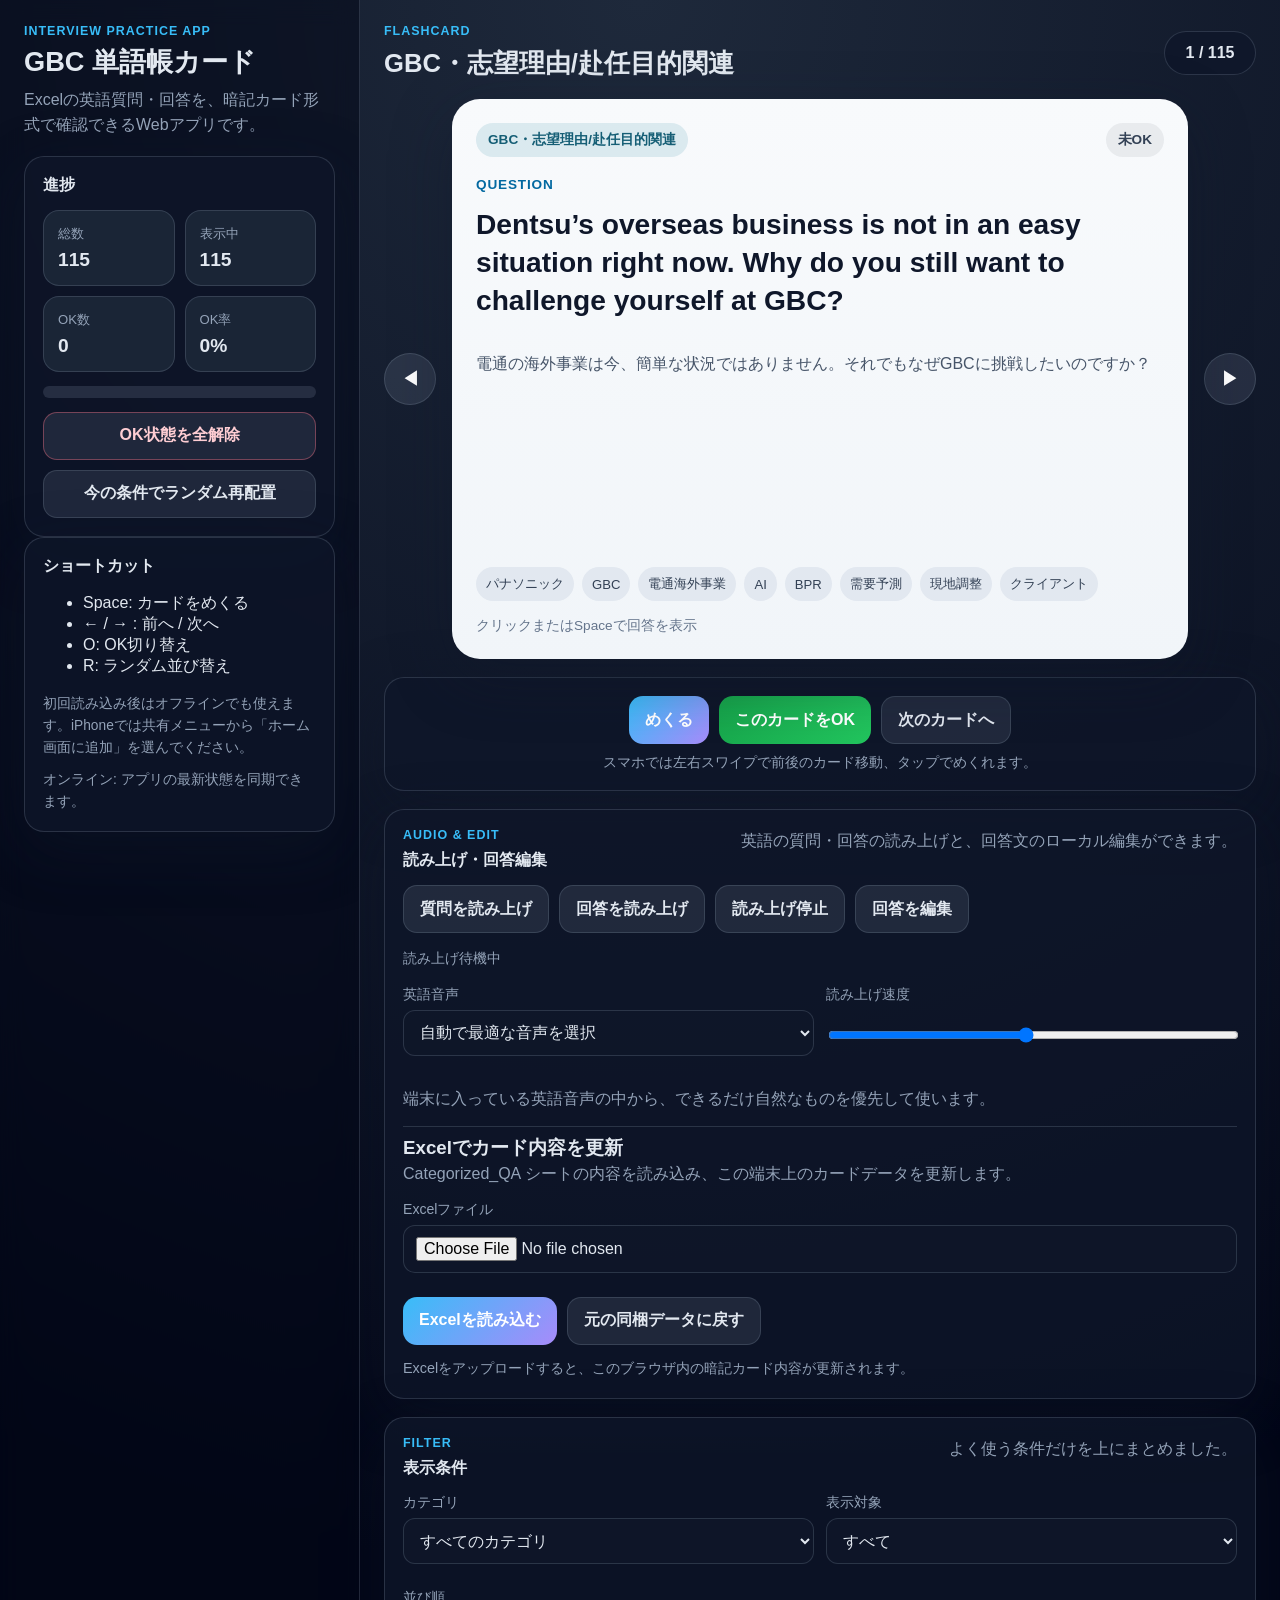
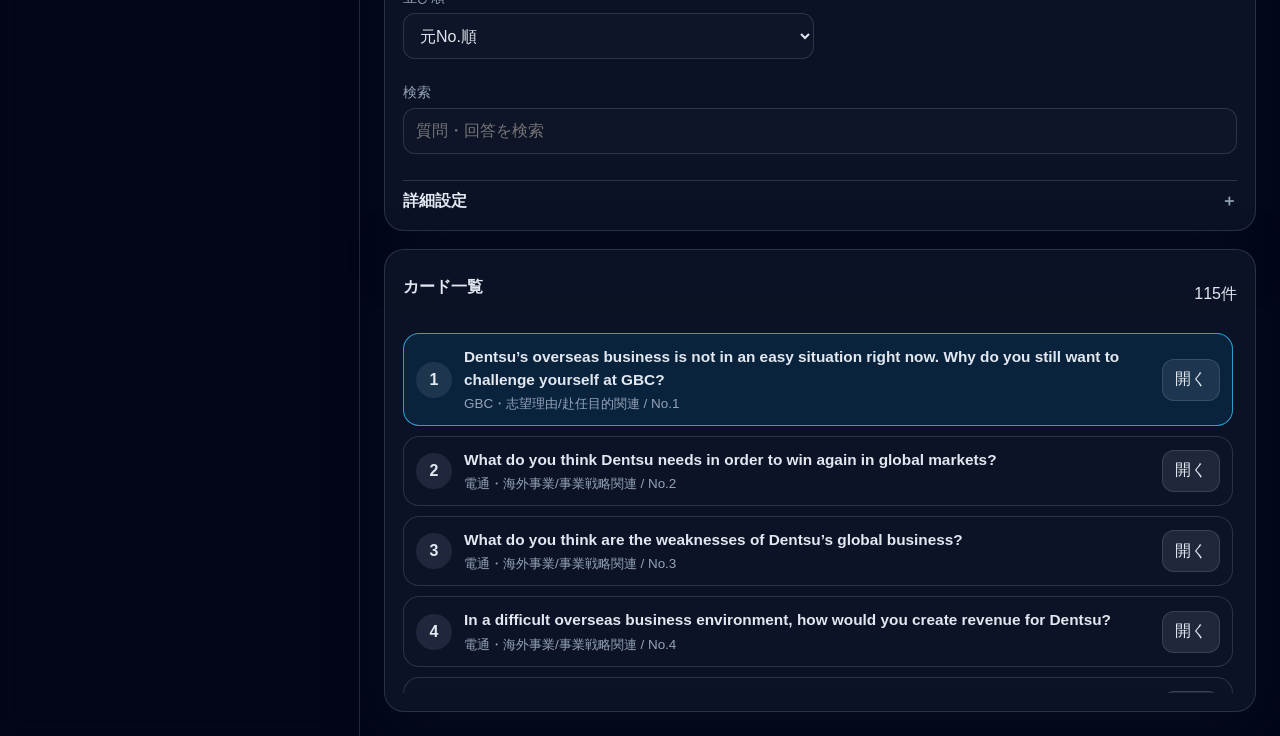
==== index.html @ 479d1b0d "Add files via upload" ====
<!doctype html>
<html lang="ja">
<head>
  <meta charset="UTF-8" />
  <meta name="viewport" content="width=device-width, initial-scale=1.0, viewport-fit=cover" />
  <meta name="theme-color" content="#020617" />
  <meta name="apple-mobile-web-app-capable" content="yes" />
  <meta name="apple-mobile-web-app-status-bar-style" content="black-translucent" />
  <meta name="apple-mobile-web-app-title" content="GBC Cards" />
  <meta name="mobile-web-app-capable" content="yes" />
  <title>GBC Interview Flashcards</title>
  <link rel="manifest" href="./manifest.webmanifest" />
  <link rel="apple-touch-icon" href="./icons/icon-180.png" />
  <link rel="icon" type="image/png" sizes="192x192" href="./icons/icon-192.png" />
  <link rel="stylesheet" href="./styles.css" />
</head>
<body>
  <div class="app-shell">
    <aside class="sidebar">
      <div class="brand-block">
        <p class="eyebrow">Interview Practice App</p>
        <h1>GBC 単語帳カード</h1>
        <p class="lead">Excelの英語質問・回答を、暗記カード形式で確認できるWebアプリです。</p>
      </div>

      <section class="panel stats-panel">
        <h2>進捗</h2>
        <div class="stat-grid">
          <div class="stat-card"><span>総数</span><strong id="totalCount">0</strong></div>
          <div class="stat-card"><span>表示中</span><strong id="visibleCount">0</strong></div>
          <div class="stat-card"><span>OK数</span><strong id="okCount">0</strong></div>
          <div class="stat-card"><span>OK率</span><strong id="okRate">0%</strong></div>
        </div>
        <div class="progress-bar"><div id="progressFill"></div></div>
        <div class="button-row stack">
          <button id="resetOkBtn" class="ghost danger">OK状態を全解除</button>
          <button id="shuffleBtn" class="ghost">今の条件でランダム再配置</button>
        </div>
      </section>

      <section class="panel help-panel">
        <h2>ショートカット</h2>
        <ul>
          <li>Space: カードをめくる</li>
          <li>← / → : 前へ / 次へ</li>
          <li>O: OK切り替え</li>
          <li>R: ランダム並び替え</li>
        </ul>
        <div class="install-box">
          <button id="installBtn" class="primary install-btn hidden" type="button">ホーム画面に追加</button>
          <p id="installHelp" class="install-help">初回読み込み後はオフラインでも使えます。iPhoneでは共有メニューから「ホーム画面に追加」を選んでください。</p>
          <p id="networkStatus" class="network-status" aria-live="polite"></p>
        </div>
      </section>
    </aside>

    <main class="main-content">
      <div class="topbar">
        <div>
          <p class="eyebrow">Flashcard</p>
          <h2 id="deckTitle">カード表示</h2>
        </div>
        <div class="counter" id="counterText">0 / 0</div>
      </div>

      <section class="card-stage">
        <button class="nav-btn" id="prevBtn" aria-label="前のカード">◀</button>
        <article class="flashcard" id="flashcard" tabindex="0" aria-live="polite">
          <div class="face face-front">
            <div class="face-meta">
              <span class="badge" id="categoryBadge">カテゴリ</span>
              <span class="badge soft" id="statusBadge">未OK</span>
            </div>
            <div class="face-body">
              <p class="subheading">Question</p>
              <h3 id="questionEn">カードを読み込み中...</h3>
              <p id="questionJa" class="helper-text"></p>
            </div>
            <div class="face-footer">
              <div id="tagsList" class="tag-list"></div>
              <span class="mini-note">クリックまたはSpaceで回答を表示</span>
            </div>
          </div>
          <div class="face face-back">
            <div class="face-meta">
              <span class="badge answer">Answer</span>
              <span class="badge soft" id="originalNoBadge">No.</span>
            </div>
            <div class="face-body answer-body">
              <p id="answerEn"></p>
              <p id="answerJa" class="helper-text"></p>
            </div>
            <div class="face-footer answer-footer">
              <span class="mini-note">もう一度クリックで質問面に戻ります</span>
            </div>
          </div>
        </article>
        <button class="nav-btn" id="nextBtn" aria-label="次のカード">▶</button>
      </section>

      <section class="panel action-panel">
        <div class="button-row mobile-actions">
          <button id="flipBtn" class="primary">めくる</button>
          <button id="okBtn" class="success">このカードをOK</button>
          <button id="skipBtn" class="ghost">次のカードへ</button>
        </div>
        <p class="mobile-hint">スマホでは左右スワイプで前後のカード移動、タップでめくれます。</p>
      </section>

      <section class="panel utility-panel">
        <div class="utility-header">
          <div>
            <p class="eyebrow">Audio & Edit</p>
            <h2>読み上げ・回答編集</h2>
          </div>
          <p class="utility-note">英語の質問・回答の読み上げと、回答文のローカル編集ができます。</p>
        </div>
        <div class="button-row utility-buttons">
          <button id="speakQuestionBtn" class="ghost" type="button">質問を読み上げ</button>
          <button id="speakAnswerBtn" class="ghost" type="button">回答を読み上げ</button>
          <button id="stopSpeechBtn" class="ghost" type="button">読み上げ停止</button>
          <button id="toggleEditorBtn" class="ghost" type="button">回答を編集</button>
        </div>
        <p id="speechStatus" class="speech-status" aria-live="polite">読み上げ待機中</p>

        <div class="audio-settings-grid">
          <div class="field">
            <label for="voiceSelect">英語音声</label>
            <select id="voiceSelect">
              <option value="auto">自動で最適な音声を選択</option>
            </select>
          </div>
          <div class="field">
            <label for="speechRate">読み上げ速度</label>
            <input id="speechRate" type="range" min="0.8" max="1.05" step="0.01" value="0.92" />
          </div>
        </div>
        <p class="editor-note">端末に入っている英語音声の中から、できるだけ自然なものを優先して使います。</p>

        <div class="import-panel">
          <div class="editor-head">
            <div>
              <h3>Excelでカード内容を更新</h3>
              <p class="editor-note">Categorized_QA シートの内容を読み込み、この端末上のカードデータを更新します。</p>
            </div>
          </div>
          <div class="field">
            <label for="excelFileInput">Excelファイル</label>
            <input id="excelFileInput" type="file" accept=".xlsx,.xls" />
          </div>
          <div class="button-row editor-actions">
            <button id="importExcelBtn" class="primary" type="button">Excelを読み込む</button>
            <button id="resetImportedDataBtn" class="ghost" type="button">元の同梱データに戻す</button>
          </div>
          <p id="importStatus" class="translate-status">Excelをアップロードすると、このブラウザ内の暗記カード内容が更新されます。</p>
        </div>

        <div id="editorPanel" class="editor-panel hidden">
          <div class="editor-head">
            <div>
              <h3>回答編集</h3>
              <p class="editor-note">編集内容はこの端末のブラウザに保存されます。</p>
            </div>
          </div>
          <div class="field">
            <label for="editAnswerJa">日本語回答</label>
            <textarea id="editAnswerJa" rows="5" placeholder="日本語回答を編集"></textarea>
          </div>
          <div class="editor-row">
            <label class="toggle"><input id="autoTranslateJaToEn" type="checkbox" checked /> 日本語から英語へ自動反映（オンライン時）</label>
            <p id="translateStatus" class="translate-status">日本語を編集すると、オンライン時に英語回答へ自動反映します。</p>
          </div>
          <div class="field">
            <label for="editAnswerEn">英語回答</label>
            <textarea id="editAnswerEn" rows="6" placeholder="English answer will appear here"></textarea>
          </div>
          <div class="button-row editor-actions">
            <button id="saveEditBtn" class="primary" type="button">編集を保存</button>
            <button id="resetEditBtn" class="ghost" type="button">このカードの編集を解除</button>
          </div>
        </div>
      </section>

      <section class="panel filter-panel">
        <div class="utility-header">
          <div>
            <p class="eyebrow">Filter</p>
            <h2>表示条件</h2>
          </div>
          <p class="utility-note">よく使う条件だけを上にまとめました。</p>
        </div>

        <div class="filter-grid compact">
          <div class="field">
            <label for="categoryFilter">カテゴリ</label>
            <select id="categoryFilter"></select>
          </div>
          <div class="field">
            <label for="statusFilter">表示対象</label>
            <select id="statusFilter">
              <option value="all">すべて</option>
              <option value="unlearned">未OKのみ</option>
              <option value="ok">OKのみ</option>
            </select>
          </div>
          <div class="field">
            <label for="sortMode">並び順</label>
            <select id="sortMode">
              <option value="original">元No.順</option>
              <option value="category">カテゴリ順</option>
              <option value="random">ランダム</option>
            </select>
          </div>
          <div class="field field-full">
            <label for="searchText">検索</label>
            <input id="searchText" type="text" placeholder="質問・回答を検索" />
          </div>
        </div>

        <details class="advanced-filter">
          <summary>詳細設定</summary>
          <div class="filter-grid advanced-grid">
            <div class="field">
              <label for="tagFilter">タグ</label>
              <select id="tagFilter"></select>
            </div>
          </div>
          <div class="toggles compact-toggles">
            <label class="toggle"><input id="showJapanese" type="checkbox" checked /> 日本語補助を表示</label>
            <label class="toggle"><input id="autoNext" type="checkbox" /> OK後に次へ進む</label>
          </div>
        </details>
      </section>

      <section class="panel list-panel">
        <div class="list-header">
          <h2>カード一覧</h2>
          <p id="listSummary">0件</p>
        </div>
        <div id="cardList" class="card-list"></div>
      </section>
    </main>
  </div>

  <script src="./data.js"></script>
  <script src="./vendor/xlsx.full.min.js"></script>
  <script src="./app.js"></script>
  <script src="./pwa.js"></script>
</body>
</html>
---- styles.css ----
:root {
  --bg: #0f172a;
  --panel: rgba(15, 23, 42, 0.78);
  --panel-2: rgba(30, 41, 59, 0.86);
  --card: #f8fafc;
  --text: #e2e8f0;
  --muted: #94a3b8;
  --line: rgba(148, 163, 184, 0.22);
  --accent: #38bdf8;
  --accent-2: #a78bfa;
  --success: #22c55e;
  --danger: #fb7185;
  --shadow: 0 18px 60px rgba(15, 23, 42, 0.38);
}

* { box-sizing: border-box; }
html, body {
  margin: 0;
  padding: 0;
  min-height: 100%;
  font-family: -apple-system, BlinkMacSystemFont, 'Segoe UI', 'Hiragino Sans', 'Noto Sans JP', sans-serif;
  background: radial-gradient(circle at top, #1e293b, #020617 65%);
  color: var(--text);
}
body {
  -webkit-font-smoothing: antialiased;
  text-rendering: optimizeLegibility;
}
button, input, select { font: inherit; }
button { cursor: pointer; border: none; }

.app-shell {
  display: grid;
  grid-template-columns: minmax(300px, 360px) minmax(0, 1fr);
  min-height: 100vh;
}

.sidebar {
  padding: 24px;
  border-right: 1px solid var(--line);
  background: rgba(2, 6, 23, 0.5);
  backdrop-filter: blur(12px);
  overflow: auto;
}

.main-content {
  padding: 24px;
  display: flex;
  flex-direction: column;
  gap: 18px;
  min-width: 0;
}

.brand-block h1 {
  margin: 0 0 8px;
  font-size: clamp(1.7rem, 2vw, 2rem);
  line-height: 1.2;
}

.eyebrow {
  margin: 0 0 8px;
  color: var(--accent);
  letter-spacing: .08em;
  text-transform: uppercase;
  font-size: .78rem;
  font-weight: 700;
}

.lead {
  margin: 0;
  color: var(--muted);
  line-height: 1.6;
}

.panel {
  background: var(--panel);
  border: 1px solid var(--line);
  border-radius: 20px;
  padding: 18px;
  box-shadow: var(--shadow);
}

.panel h2 {
  margin: 0 0 14px;
  font-size: 1rem;
}

.field {
  display: flex;
  flex-direction: column;
  gap: 6px;
  margin-bottom: 12px;
}

.field label {
  font-size: .88rem;
  color: var(--muted);
}

.field select,
.field input,
.field textarea {
  width: 100%;
  min-height: 46px;
  padding: 11px 12px;
  border-radius: 12px;
  border: 1px solid var(--line);
  background: rgba(15, 23, 42, 0.9);
  color: var(--text);
}

.field textarea {
  resize: vertical;
  min-height: 120px;
}

.toggles {
  display: grid;
  gap: 10px;
  margin-top: 10px;
}

.toggle {
  display: flex;
  align-items: center;
  gap: 10px;
  font-size: .95rem;
}

.toggle input {
  width: 18px;
  height: 18px;
}

.stats-panel { margin-top: 18px; }

.stat-grid {
  display: grid;
  grid-template-columns: repeat(2, minmax(0, 1fr));
  gap: 10px;
}

.stat-card {
  background: var(--panel-2);
  border-radius: 16px;
  padding: 14px;
  border: 1px solid var(--line);
}

.stat-card span {
  display: block;
  color: var(--muted);
  font-size: .82rem;
  margin-bottom: 6px;
}

.stat-card strong { font-size: 1.2rem; }

.progress-bar {
  margin-top: 14px;
  width: 100%;
  height: 12px;
  background: rgba(148, 163, 184, .18);
  border-radius: 999px;
  overflow: hidden;
}

#progressFill {
  height: 100%;
  width: 0%;
  background: linear-gradient(90deg, var(--accent), var(--success));
  border-radius: inherit;
}

.button-row {
  display: flex;
  gap: 10px;
  flex-wrap: wrap;
}

.button-row.stack {
  flex-direction: column;
  margin-top: 14px;
}

button.primary,
button.success,
button.ghost {
  min-height: 48px;
  padding: 12px 16px;
  border-radius: 14px;
  font-weight: 700;
  transition: transform .18s ease, opacity .18s ease, background .18s ease;
}

button.primary:active,
button.success:active,
button.ghost:active {
  transform: scale(.98);
}

button.primary {
  background: linear-gradient(135deg, var(--accent), var(--accent-2));
  color: white;
}

button.success {
  background: linear-gradient(135deg, #16a34a, #22c55e);
  color: white;
}

button.ghost {
  background: rgba(148, 163, 184, 0.14);
  color: var(--text);
  border: 1px solid var(--line);
}

button.ghost.danger {
  border-color: rgba(251, 113, 133, 0.4);
  color: #fecdd3;
}

.topbar {
  display: flex;
  justify-content: space-between;
  align-items: center;
  gap: 12px;
}

.topbar h2 {
  margin: 4px 0 0;
  font-size: clamp(1.2rem, 2vw, 1.6rem);
}

.counter {
  min-width: 92px;
  text-align: center;
  padding: 12px 14px;
  border-radius: 999px;
  background: var(--panel);
  border: 1px solid var(--line);
  font-weight: 700;
  flex-shrink: 0;
}

.card-stage {
  display: grid;
  grid-template-columns: 52px minmax(0, 1fr) 52px;
  align-items: center;
  gap: 16px;
}

.nav-btn {
  width: 52px;
  height: 52px;
  border-radius: 50%;
  background: rgba(148, 163, 184, .16);
  color: white;
  font-size: 1.2rem;
  border: 1px solid var(--line);
}

.flashcard {
  position: relative;
  min-height: min(68vh, 560px);
  transform-style: preserve-3d;
  transition: transform .55s ease;
  cursor: pointer;
  touch-action: pan-y;
}

.flashcard.flipped { transform: rotateY(180deg); }

.face {
  position: absolute;
  inset: 0;
  backface-visibility: hidden;
  border-radius: 28px;
  padding: 24px;
  background: linear-gradient(180deg, rgba(248,250,252,1), rgba(241,245,249,1));
  color: #0f172a;
  box-shadow: var(--shadow);
  display: flex;
  flex-direction: column;
  justify-content: space-between;
  gap: 20px;
  overflow: hidden;
}

.face-back {
  transform: rotateY(180deg);
  background: linear-gradient(180deg, #ecfeff, #e0f2fe);
}

.face-meta {
  display: flex;
  justify-content: space-between;
  gap: 10px;
  flex-wrap: wrap;
}

.badge {
  display: inline-flex;
  align-items: center;
  padding: 8px 12px;
  border-radius: 999px;
  background: rgba(14, 116, 144, 0.12);
  color: #155e75;
  font-size: .85rem;
  font-weight: 700;
}

.badge.soft {
  background: rgba(51, 65, 85, 0.08);
  color: #334155;
}

.badge.answer {
  background: rgba(125, 211, 252, 0.28);
  color: #075985;
}

.face-body {
  display: flex;
  flex-direction: column;
  gap: 14px;
  min-height: 0;
  flex: 1 1 auto;
  overflow-y: auto;
  padding-right: 6px;
  scrollbar-width: thin;
}

.subheading {
  margin: 0;
  color: #0369a1;
  font-size: .85rem;
  text-transform: uppercase;
  letter-spacing: .06em;
  font-weight: 800;
}

.face-body h3 {
  margin: 0;
  font-size: clamp(1.35rem, 2.2vw, 2.3rem);
  line-height: 1.35;
  word-break: break-word;
}

.answer-body {
  padding-right: 8px;
  overscroll-behavior: contain;
}

.answer-body p {
  margin: 0;
  line-height: 1.75;
  font-size: clamp(.98rem, 1.6vw, 1.02rem);
  overflow-wrap: anywhere;
}

.helper-text {
  color: #475569;
  line-height: 1.7;
  white-space: pre-wrap;
  overflow-wrap: anywhere;
}

.face-footer {
  display: flex;
  justify-content: space-between;
  gap: 16px;
  align-items: flex-end;
  flex-wrap: wrap;
}

.tag-list {
  display: flex;
  flex-wrap: wrap;
  gap: 8px;
}

.tag-pill {
  display: inline-flex;
  align-items: center;
  padding: 8px 10px;
  border-radius: 999px;
  font-size: .82rem;
  background: #e2e8f0;
  color: #334155;
}

.mini-note {
  color: #64748b;
  font-size: .85rem;
}

.action-panel {
  display: flex;
  flex-direction: column;
  gap: 10px;
  justify-content: center;
}

.mobile-actions {
  justify-content: center;
}

.mobile-hint {
  margin: 0;
  color: var(--muted);
  font-size: .85rem;
  text-align: center;
}

.utility-panel,
.filter-panel {
  display: grid;
  gap: 14px;
}

.utility-header {
  display: flex;
  justify-content: space-between;
  gap: 12px;
  align-items: flex-start;
  flex-wrap: wrap;
}

.filter-grid {
  display: grid;
  grid-template-columns: repeat(2, minmax(0, 1fr));
  gap: 12px;
}

.field-full {
  grid-column: 1 / -1;
}

.advanced-filter {
  border-top: 1px solid var(--line);
  padding-top: 10px;
}

.advanced-filter summary {
  cursor: pointer;
  color: var(--text);
  font-weight: 700;
  list-style: none;
}

.advanced-filter summary::-webkit-details-marker {
  display: none;
}

.advanced-filter summary::after {
  content: '＋';
  float: right;
  color: var(--muted);
}

.advanced-filter[open] summary::after {
  content: '−';
}

.advanced-grid {
  margin-top: 12px;
}

.compact-toggles {
  margin-top: 12px;
}

.utility-header h2,
.editor-head h3 {
  margin: 0;
}

.utility-note,
.editor-note,
.speech-status,
.translate-status {
  margin: 0;
  color: var(--muted);
  line-height: 1.65;
}

.speech-status,
.translate-status {
  font-size: .9rem;
}

.utility-buttons {
  align-items: stretch;
}

.audio-settings-grid {
  display: grid;
  grid-template-columns: repeat(2, minmax(0, 1fr));
  gap: 12px;
}

.import-panel {
  display: grid;
  gap: 12px;
  padding-top: 8px;
  border-top: 1px solid var(--line);
}

.editor-panel {
  display: grid;
  gap: 12px;
  padding-top: 6px;
  border-top: 1px solid var(--line);
}

.editor-row {
  display: grid;
  gap: 8px;
}

.editor-actions {
  justify-content: flex-start;
}

.list-panel {
  flex: 1;
  overflow: hidden;
}

.list-header {
  display: flex;
  justify-content: space-between;
  align-items: center;
  gap: 12px;
  margin-bottom: 12px;
}

.card-list {
  display: grid;
  gap: 10px;
  max-height: 360px;
  overflow: auto;
  padding-right: 4px;
}

.list-item {
  display: grid;
  grid-template-columns: auto minmax(0, 1fr) auto;
  gap: 12px;
  align-items: center;
  border: 1px solid var(--line);
  background: rgba(15, 23, 42, 0.45);
  border-radius: 16px;
  padding: 12px;
}

.list-item.active {
  border-color: rgba(56, 189, 248, 0.8);
  background: rgba(14, 165, 233, 0.12);
}

.list-item.ok {
  border-color: rgba(34, 197, 94, 0.5);
}

.list-item-index {
  width: 36px;
  height: 36px;
  border-radius: 50%;
  display: inline-flex;
  align-items: center;
  justify-content: center;
  background: rgba(148, 163, 184, 0.14);
  font-weight: 700;
}

.list-item h4 {
  margin: 0 0 4px;
  font-size: .96rem;
  line-height: 1.45;
}

.list-item p {
  margin: 0;
  color: var(--muted);
  font-size: .84rem;
}

.list-item button {
  min-height: 42px;
  padding: 9px 12px;
  border-radius: 12px;
  background: rgba(148, 163, 184, .14);
  color: var(--text);
  border: 1px solid var(--line);
  white-space: nowrap;
}

.empty-state {
  padding: 30px;
  text-align: center;
  color: var(--muted);
  border: 1px dashed var(--line);
  border-radius: 18px;
}

@media (max-width: 1080px) {
  .app-shell {
    display: flex;
    flex-direction: column;
  }

  .main-content { order: 1; }
  .sidebar {
    order: 2;
    border-right: none;
    border-top: 1px solid var(--line);
  }

  .flashcard {
    min-height: min(64vh, 520px);
  }
}

@media (max-width: 720px) {
  .main-content,
  .sidebar {
    padding: 14px;
  }

  .main-content {
    gap: 14px;
    padding-bottom: calc(24px + env(safe-area-inset-bottom));
  }

  .sidebar {
    padding-top: 8px;
    background: transparent;
    backdrop-filter: none;
  }

  .brand-block {
    padding-top: 6px;
  }

  .brand-block h1 {
    font-size: 1.5rem;
  }

  .lead {
    font-size: .94rem;
  }

  .panel {
    padding: 14px;
    border-radius: 18px;
  }

  .topbar {
    align-items: flex-start;
    flex-direction: column;
  }

  .counter {
    align-self: stretch;
    width: 100%;
  }

  .card-stage {
    grid-template-columns: repeat(2, minmax(0, 1fr));
    grid-template-areas:
      "card card"
      "prev next";
    gap: 12px;
  }

  .card-stage #prevBtn { grid-area: prev; width: 100%; border-radius: 16px; }
  .card-stage #nextBtn { grid-area: next; width: 100%; border-radius: 16px; }
  .card-stage .flashcard { grid-area: card; }

  .nav-btn {
    display: inline-flex;
    align-items: center;
    justify-content: center;
    height: 48px;
    width: 100%;
  }

  .flashcard {
    min-height: min(62vh, 540px);
  }

  .face {
    padding: 18px;
    border-radius: 22px;
    gap: 14px;
  }

  .face-body h3 {
    font-size: clamp(1.18rem, 6vw, 1.5rem);
  }

  .answer-body p {
    font-size: .96rem;
    line-height: 1.65;
  }

  .face-footer {
    flex-direction: column;
    align-items: stretch;
    gap: 10px;
  }

  .mini-note {
    text-align: left;
    font-size: .78rem;
  }

  .answer-footer .mini-note {
    display: none;
  }

  .stat-grid {
    grid-template-columns: repeat(2, minmax(0, 1fr));
  }

  .button-row {
    flex-direction: column;
  }

  .utility-header {
    flex-direction: column;
  }

  .filter-grid,
  .audio-settings-grid {
    grid-template-columns: 1fr;
    gap: 10px;
  }

  .utility-buttons {
    display: grid;
    grid-template-columns: repeat(2, minmax(0, 1fr));
    gap: 8px;
  }

  .mobile-actions {
    display: grid;
    grid-template-columns: repeat(3, minmax(0, 1fr));
    gap: 8px;
  }

  .mobile-actions button {
    min-height: 42px;
    padding: 8px 6px;
    font-size: .82rem;
    border-radius: 12px;
  }

  .mobile-hint {
    display: none;
  }

  .action-panel {
    position: sticky;
    bottom: calc(8px + env(safe-area-inset-bottom));
    z-index: 8;
    padding: 10px 12px;
    background: rgba(15, 23, 42, 0.88);
    backdrop-filter: blur(10px);
    border-radius: 16px;
    box-shadow: 0 14px 28px rgba(2, 6, 23, .28);
  }

  .card-list {
    max-height: none;
  }

  .list-item {
    grid-template-columns: 34px minmax(0, 1fr);
    grid-template-areas:
      "index body"
      "action action";
    align-items: start;
  }

  .list-item-index {
    grid-area: index;
    width: 34px;
    height: 34px;
  }

  .list-item > div:nth-child(2) {
    grid-area: body;
  }

  .list-item button {
    grid-area: action;
    width: 100%;
  }
}

.install-box {
  margin-top: 14px;
  display: grid;
  gap: 10px;
}

.install-btn {
  width: 100%;
}

.install-help,
.network-status {
  margin: 0;
  color: var(--muted);
  font-size: .86rem;
  line-height: 1.6;
}

.network-status.offline {
  color: #fbbf24;
}

.hidden {
  display: none !important;
}

@media (max-width: 420px) {
  .stat-grid {
    grid-template-columns: 1fr 1fr;
  }

  .utility-buttons,
  .filter-grid {
    grid-template-columns: 1fr;
  }

  .mobile-actions {
    grid-template-columns: repeat(3, minmax(0, 1fr));
  }

  .flashcard {
    min-height: min(66vh, 560px);
  }

  .face {
    padding: 16px;
  }

  .badge {
    font-size: .76rem;
    padding: 7px 10px;
  }

  .mobile-actions button {
    font-size: .76rem;
    min-height: 40px;
    letter-spacing: -.01em;
  }
}
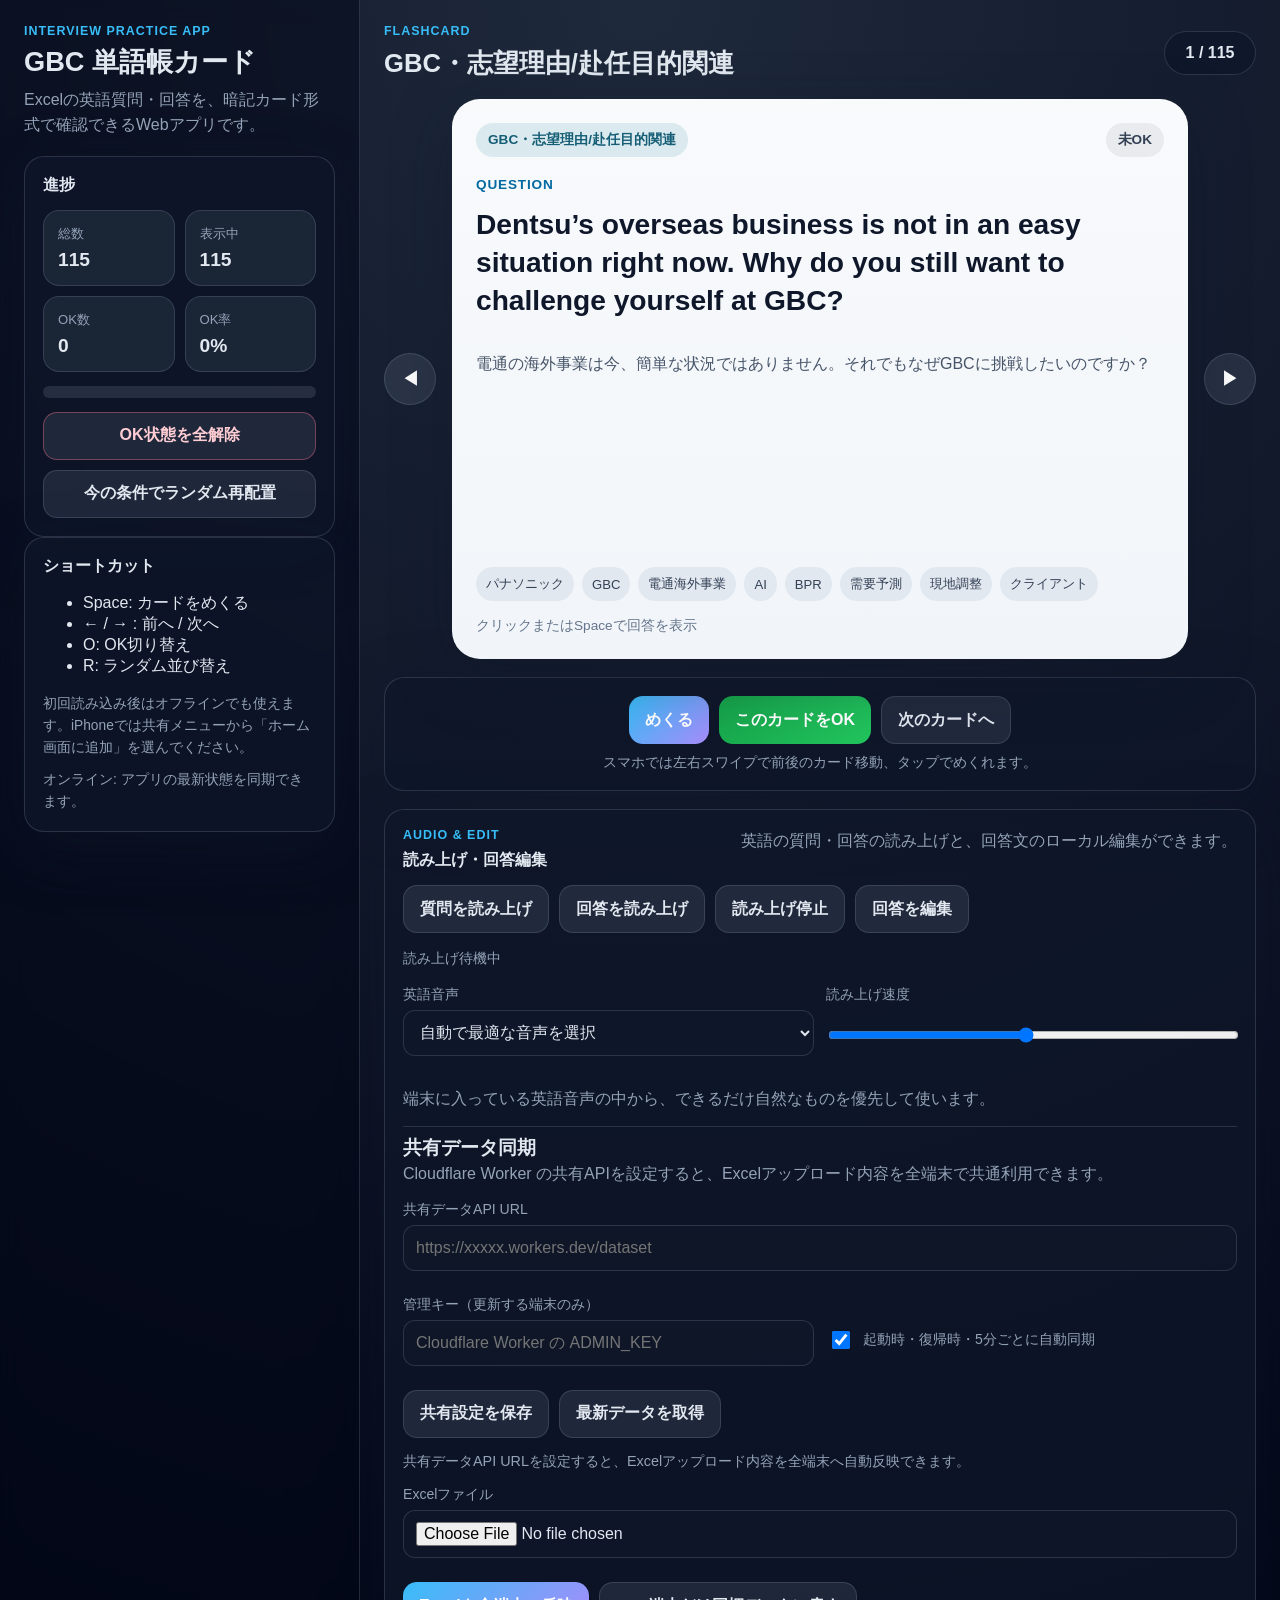
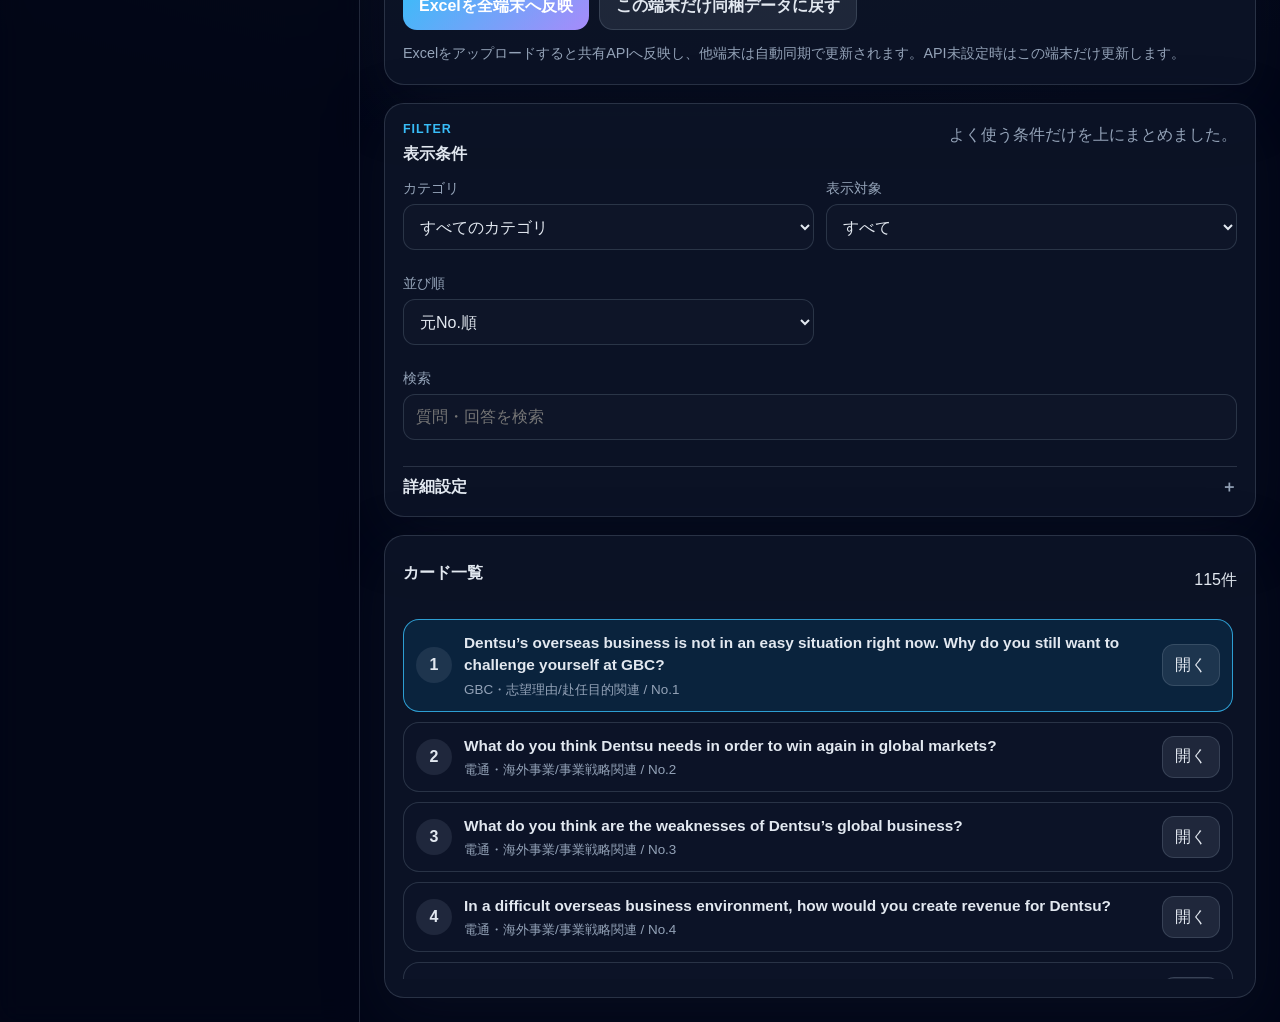
==== commit fba78442: "Add files via upload" ====
--- a/index.html
+++ b/index.html
@@ -140,19 +140,38 @@
         <div class="import-panel">
           <div class="editor-head">
             <div>
-              <h3>Excelでカード内容を更新</h3>
-              <p class="editor-note">Categorized_QA シートの内容を読み込み、この端末上のカードデータを更新します。</p>
-            </div>
-          </div>
+              <h3>共有データ同期</h3>
+              <p class="editor-note">Cloudflare Worker の共有APIを設定すると、Excelアップロード内容を全端末で共通利用できます。</p>
+            </div>
+          </div>
+          <div class="sync-grid">
+            <div class="field field-full">
+              <label for="remoteApiUrl">共有データAPI URL</label>
+              <input id="remoteApiUrl" type="url" placeholder="https://xxxxx.workers.dev/dataset" />
+            </div>
+            <div class="field">
+              <label for="remoteAdminKey">管理キー（更新する端末のみ）</label>
+              <input id="remoteAdminKey" type="password" placeholder="Cloudflare Worker の ADMIN_KEY" />
+            </div>
+            <div class="field checkbox-field">
+              <label class="toggle toggle-compact"><input id="autoSyncRemote" type="checkbox" checked /> 起動時・復帰時・5分ごとに自動同期</label>
+            </div>
+          </div>
+          <div class="button-row editor-actions">
+            <button id="saveRemoteConfigBtn" class="ghost" type="button">共有設定を保存</button>
+            <button id="syncRemoteBtn" class="ghost" type="button">最新データを取得</button>
+          </div>
+          <p id="remoteStatus" class="translate-status">共有API未設定です。設定後は他端末も同じデータを自動取得します。</p>
+
           <div class="field">
             <label for="excelFileInput">Excelファイル</label>
             <input id="excelFileInput" type="file" accept=".xlsx,.xls" />
           </div>
           <div class="button-row editor-actions">
-            <button id="importExcelBtn" class="primary" type="button">Excelを読み込む</button>
-            <button id="resetImportedDataBtn" class="ghost" type="button">元の同梱データに戻す</button>
-          </div>
-          <p id="importStatus" class="translate-status">Excelをアップロードすると、このブラウザ内の暗記カード内容が更新されます。</p>
+            <button id="importExcelBtn" class="primary" type="button">Excelを全端末へ反映</button>
+            <button id="resetImportedDataBtn" class="ghost" type="button">この端末だけ同梱データに戻す</button>
+          </div>
+          <p id="importStatus" class="translate-status">Excelをアップロードすると共有APIへ反映し、他端末は自動同期で更新されます。API未設定時はこの端末だけ更新します。</p>
         </div>
 
         <div id="editorPanel" class="editor-panel hidden">
--- a/styles.css
+++ b/styles.css
@@ -266,7 +266,8 @@
   transform-style: preserve-3d;
   transition: transform .55s ease;
   cursor: pointer;
-  touch-action: pan-y;
+  touch-action: manipulation;
+  -webkit-tap-highlight-color: transparent;
 }
 
 .flashcard.flipped { transform: rotateY(180deg); }
@@ -860,3 +861,63 @@
     letter-spacing: -.01em;
   }
 }
+
+
+.sync-grid {
+  display: grid;
+  grid-template-columns: repeat(2, minmax(0, 1fr));
+  gap: 12px;
+}
+
+.field-full {
+  grid-column: 1 / -1;
+}
+
+.checkbox-field {
+  justify-content: flex-end;
+}
+
+.toggle-compact {
+  min-height: 46px;
+  padding: 0 2px;
+  color: var(--text);
+}
+
+#remoteStatus[data-tone="success"],
+#translateStatus[data-tone="success"] {
+  color: #86efac;
+}
+
+#remoteStatus[data-tone="error"],
+#translateStatus[data-tone="error"] {
+  color: #fda4af;
+}
+
+#remoteStatus[data-tone="loading"],
+#translateStatus[data-tone="loading"] {
+  color: #7dd3fc;
+}
+
+#remoteStatus[data-tone="muted"],
+#translateStatus[data-tone="muted"] {
+  color: var(--muted);
+}
+
+@media (max-width: 720px) {
+  .sync-grid {
+    grid-template-columns: 1fr;
+  }
+
+  .checkbox-field {
+    justify-content: stretch;
+  }
+}
+
+
+.face,
+.face-body,
+.face-footer,
+.face-meta {
+  -webkit-user-select: none;
+  user-select: none;
+}
